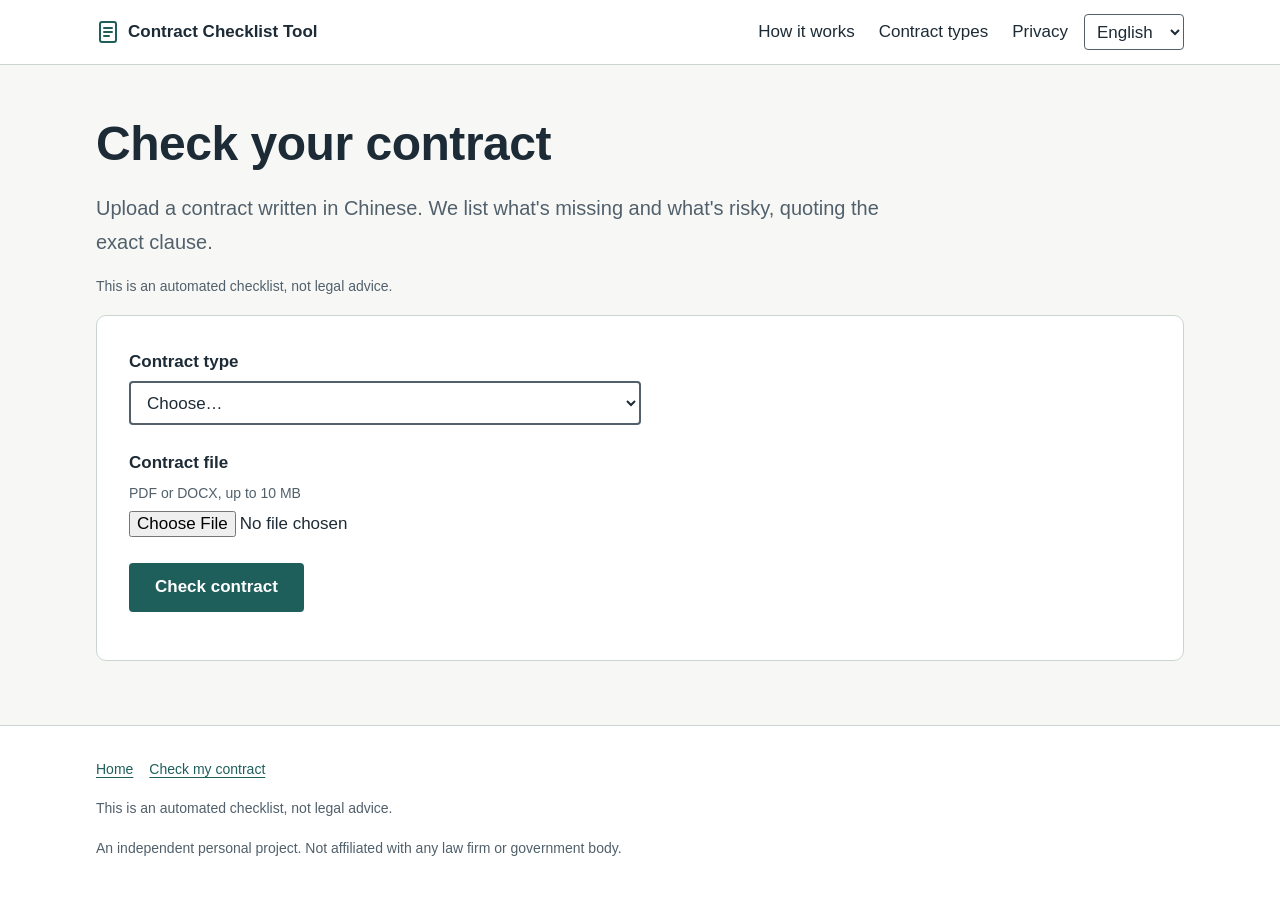
==== static/check.html @ 8cdb7336 "Add homepage, shared design system, phone cards and Save as PDF" ====
<!DOCTYPE html>
<html lang="en">
<head>
  <meta charset="UTF-8">
  <meta name="viewport" content="width=device-width, initial-scale=1">
  <title>Check your contract</title>
  <link rel="stylesheet" href="/static/style.css">
</head>
<body data-title-key="check.title">
  <a class="skip-link" href="#main" data-i18n="nav.skip">Skip to main content</a>

  <header class="site-header">
    <div class="container">
      <a class="brand" href="/">
        <svg class="brand-mark" viewBox="0 0 24 24" aria-hidden="true">
          <rect x="4" y="2" width="16" height="20" rx="2" fill="none" stroke="currentColor" stroke-width="2"/>
          <path d="M8 8h8M8 12h8M8 16h5" stroke="currentColor" stroke-width="2" stroke-linecap="round"/>
        </svg>
        <span data-i18n="page.title">Contract Checklist Tool</span>
      </a>
      <nav class="site-nav" aria-label="Main">
        <a href="/#how" data-i18n="nav.how">How it works</a>
        <a href="/#types" data-i18n="nav.types">Contract types</a>
        <a href="/#privacy" data-i18n="nav.privacy">Privacy</a>
      </nav>
      <div class="language-select">
        <label for="ui-language" class="visually-hidden" data-i18n="language.label">Language</label>
        <select id="ui-language">
          <option value="en">English</option>
          <option value="es">Español</option>
          <option value="zh">中文</option>
        </select>
      </div>
    </div>
  </header>

  <main id="main" class="page">
    <div class="container">
      <h1 data-i18n="check.title">Check your contract</h1>
      <p class="lead" data-i18n="check.lead">Upload a contract written in Chinese. We list what's missing and what's risky, quoting the exact clause.</p>
      <p class="disclaimer" data-i18n="disclaimer">This is an automated checklist, not legal advice.</p>

      <div id="error" class="error-summary" role="alert" tabindex="-1" hidden>
        <h2 data-i18n="error.summary_title">There is a problem</h2>
        <p id="error-message"></p>
      </div>

      <form id="upload-form" class="upload panel">
        <div class="field">
          <label for="contract-type" data-i18n="upload.contract_type">Contract type</label>
          <select id="contract-type" name="contract_type" required>
            <option value="" data-i18n="upload.choose">Choose…</option>
            <option value="employment" data-i18n="type.employment">Employment contract</option>
            <option value="lease" data-i18n="type.lease">Apartment lease</option>
            <option value="business" data-i18n="type.business">Business agreement</option>
          </select>
        </div>

        <div class="field">
          <label for="file" data-i18n="upload.file">Contract file</label>
          <p id="file-hint" class="hint" data-i18n="upload.file_hint">PDF or DOCX, up to 10 MB</p>
          <input id="file" name="file" type="file" accept=".pdf,.docx" aria-describedby="file-hint" required>
        </div>

        <button class="button" type="submit" data-i18n="upload.submit">Check contract</button>
        <p id="status" class="status" role="status"></p>
      </form>

      <section id="results" class="results" hidden>
        <p id="print-meta" class="print-only"></p>
        <div class="results-header">
          <h2 data-i18n="results.title">Results</h2>
          <button type="button" id="print-button" class="button button-secondary no-print" data-i18n="results.print">Save as PDF</button>
        </div>
        <p class="disclaimer" data-i18n="disclaimer">This is an automated checklist, not legal advice.</p>
        <p id="summary"></p>
        <p id="results-language-note" class="notice" hidden></p>
        <button type="button" id="recheck" class="button button-secondary no-print" hidden></button>
        <p id="reupload-note" class="notice no-print" hidden></p>

        <label class="toggle no-print">
          <input id="explain-toggle" type="checkbox">
          <span data-i18n="results.explain">Explain it to me</span>
        </label>

        <div class="table-wrapper">
          <table id="results-table" class="findings">
            <thead>
              <tr>
                <th scope="col" data-i18n="table.item">Checklist item</th>
                <th scope="col" data-i18n="table.found">Found?</th>
                <th scope="col" data-i18n="table.risk">Risk</th>
                <th scope="col" data-i18n="table.explanation">Short explanation</th>
                <th scope="col" data-i18n="table.quote">Source quote</th>
                <th scope="col" class="plain-column" data-i18n="table.plain">In plain words</th>
              </tr>
            </thead>
            <tbody id="results-body"></tbody>
          </table>
        </div>

        <section id="contact" class="contact panel">
          <h3 data-i18n="contact.title">Get help from a lawyer</h3>
          <p id="contact-highlight" class="contact-highlight" data-i18n="contact.highlight" hidden>This contract has high-risk items. A lawyer can review them with you.</p>
          <form id="contact-form">
            <div class="field">
              <label for="contact-name" data-i18n="contact.name">Name</label>
              <input id="contact-name" maxlength="100" required>
            </div>
            <div class="field">
              <label for="contact-email" data-i18n="contact.email">Email</label>
              <input id="contact-email" type="email" maxlength="254" required>
            </div>
            <div class="field">
              <label for="contact-description" data-i18n="contact.description">Short description</label>
              <textarea id="contact-description" maxlength="1000" rows="4" required></textarea>
            </div>

            <div class="hp" aria-hidden="true">
              <label for="contact-website">Website</label>
              <input id="contact-website" tabindex="-1" autocomplete="off">
            </div>

            <label class="checkbox">
              <input id="contact-summary" type="checkbox">
              <span data-i18n="contact.summary_option">Include my checklist summary (item names, status and risk only, never contract text)</span>
            </label>
            <label class="checkbox">
              <input id="contact-consent" type="checkbox" required>
              <span data-i18n="contact.consent">I agree that my name, email and message are sent to a lawyer so they can contact me. My contract is not sent.</span>
            </label>

            <button class="button" type="submit" data-i18n="contact.send">Send</button>
          </form>
          <p id="contact-status" class="status" role="status"></p>
          <p id="contact-error" class="error-text" role="alert" hidden></p>
        </section>
      </section>
    </div>
  </main>

  <footer class="site-footer">
    <div class="container">
      <nav aria-label="Footer">
        <a href="/" data-i18n="footer.home">Home</a>
        <a href="/check" data-i18n="nav.check">Check my contract</a>
      </nav>
      <p data-i18n="disclaimer">This is an automated checklist, not legal advice.</p>
      <p data-i18n="footer.independent">An independent personal project. Not affiliated with any law firm or government body.</p>
    </div>
  </footer>

  <script src="/static/i18n.js"></script>
  <script src="/static/check.js"></script>
</body>
</html>
---- static/style.css ----
/* ---------- Design tokens ---------- */
:root {
  /* Colour */
  --paper: #f7f8f6;
  --surface: #ffffff;
  --mist: #e4ebe9;
  --line: #cbd5d3;
  --ink: #1d2b36;
  --ink-muted: #51606b;
  --qing: #1f5f5b;
  --qing-dark: #164744;
  --qing-tint: #e2efed;
  --seal: #a8231c;
  --seal-tint: #fbecea;
  --amber: #8a5a00;
  --amber-tint: #fbf2df;

  /* Type */
  --font: "PingFang SC", "Microsoft YaHei", "Noto Sans SC", sans-serif;
  --text-sm: 0.875rem;
  --text-base: 1.0625rem;
  --text-lg: 1.25rem;
  --text-xl: 1.75rem;
  --text-2xl: clamp(2rem, 1.4rem + 3vw, 3rem);
  --leading: 1.7;
  --leading-tight: 1.3;

  /* Space */
  --space-1: 0.25rem;
  --space-2: 0.5rem;
  --space-3: 0.75rem;
  --space-4: 1rem;
  --space-6: 1.5rem;
  --space-8: 2rem;
  --space-12: 3rem;
  --space-16: 4rem;

  /* Shape and layout */
  --radius-sm: 4px;
  --radius-md: 10px;
  --measure: 72ch;
  --page-width: 72rem;
  --focus-ring: 0 0 0 3px var(--surface), 0 0 0 6px var(--qing);
}

/* ---------- Base ---------- */
*,
*::before,
*::after {
  box-sizing: border-box;
}

[hidden] {
  display: none !important;
}

body {
  margin: 0;
  font-family: var(--font);
  font-size: var(--text-base);
  line-height: var(--leading);
  color: var(--ink);
  background: var(--paper);
}

h1,
h2,
h3 {
  margin: 0 0 var(--space-4);
  line-height: var(--leading-tight);
  font-weight: 700;
}

h1 {
  font-size: var(--text-2xl);
  letter-spacing: -0.01em;
}

h2 {
  font-size: var(--text-xl);
}

h3 {
  font-size: var(--text-lg);
}

p {
  margin: 0 0 var(--space-4);
  max-width: var(--measure);
}

a {
  color: var(--qing);
  text-underline-offset: 0.2em;
}

a:hover {
  color: var(--qing-dark);
}

:focus-visible {
  outline: none;
  box-shadow: var(--focus-ring);
  border-radius: var(--radius-sm);
}

.visually-hidden {
  position: absolute;
  width: 1px;
  height: 1px;
  overflow: hidden;
  clip: rect(0 0 0 0);
  white-space: nowrap;
}

.skip-link {
  position: absolute;
  left: -10000px;
}

.skip-link:focus {
  left: var(--space-4);
  top: var(--space-4);
  z-index: 10;
  padding: var(--space-2) var(--space-4);
  background: var(--surface);
}

.container {
  max-width: var(--page-width);
  margin: 0 auto;
  padding: 0 var(--space-4);
}

@media (min-width: 720px) {
  .container {
    padding: 0 var(--space-8);
  }
}

.page {
  padding: var(--space-12) 0 var(--space-16);
}

.lead {
  font-size: var(--text-lg);
  color: var(--ink-muted);
}

.disclaimer,
.notice,
.status,
.hint {
  color: var(--ink-muted);
}

.disclaimer,
.hint {
  font-size: var(--text-sm);
}

.panel {
  padding: var(--space-6);
  background: var(--surface);
  border: 1px solid var(--line);
  border-radius: var(--radius-md);
}

@media (min-width: 720px) {
  .panel {
    padding: var(--space-8);
  }
}

/* ---------- Header and footer ---------- */
.site-header {
  background: var(--surface);
  border-bottom: 1px solid var(--line);
}

.site-header .container {
  display: flex;
  align-items: center;
  gap: var(--space-4);
  min-height: 4rem;
}

.brand {
  display: flex;
  align-items: center;
  gap: var(--space-2);
  margin-right: auto;
  font-weight: 700;
  color: var(--ink);
  text-decoration: none;
}

.brand-mark {
  width: 1.5rem;
  height: 1.5rem;
  color: var(--qing);
}

.site-nav {
  display: none;
  gap: var(--space-6);
}

.site-nav a {
  color: var(--ink);
  text-decoration: none;
}

.site-nav a:hover {
  color: var(--qing);
  text-decoration: underline;
}

@media (min-width: 860px) {
  .site-nav {
    display: flex;
  }
}

.site-footer {
  padding: var(--space-8) 0;
  font-size: var(--text-sm);
  color: var(--ink-muted);
  background: var(--surface);
  border-top: 1px solid var(--line);
}

.site-footer nav {
  display: flex;
  flex-wrap: wrap;
  gap: var(--space-4);
  margin-bottom: var(--space-4);
}

/* ---------- Buttons ---------- */
.button {
  display: inline-flex;
  align-items: center;
  justify-content: center;
  min-height: 2.75rem;
  padding: var(--space-2) var(--space-6);
  font: inherit;
  font-weight: 600;
  color: #fff;
  text-decoration: none;
  background: var(--qing);
  border: 2px solid var(--qing);
  border-radius: var(--radius-sm);
  cursor: pointer;
}

.button:hover {
  color: #fff;
  background: var(--qing-dark);
  border-color: var(--qing-dark);
}

.button-secondary {
  color: var(--qing);
  background: transparent;
}

.button-secondary:hover {
  color: var(--qing-dark);
  background: var(--qing-tint);
}

.button:disabled {
  opacity: 0.6;
  cursor: progress;
}

/* ---------- Forms ---------- */
.field {
  display: grid;
  gap: var(--space-1);
  max-width: 32rem;
  margin-bottom: var(--space-6);
}

.field label {
  font-weight: 600;
}

.hint {
  margin: 0;
}

select,
textarea,
input:not([type]),
input[type="email"] {
  width: 100%;
  min-height: 2.75rem;
  padding: var(--space-2) var(--space-3);
  font: inherit;
  color: var(--ink);
  background: var(--surface);
  border: 2px solid var(--ink-muted);
  border-radius: var(--radius-sm);
}

input[type="file"] {
  font: inherit;
}

.checkbox,
.toggle {
  display: flex;
  align-items: flex-start;
  gap: var(--space-3);
  max-width: var(--measure);
  margin-bottom: var(--space-4);
}

.checkbox input,
.toggle input {
  flex: none;
  width: 1.25rem;
  height: 1.25rem;
  margin-top: 0.3rem;
  accent-color: var(--qing);
}

.language-select select {
  width: auto;
  min-height: 2.25rem;
  padding: var(--space-1) var(--space-2);
  border-width: 1px;
}

.error-summary {
  margin-bottom: var(--space-6);
  padding: var(--space-4) var(--space-6);
  background: var(--surface);
  border: 3px solid var(--seal);
  border-radius: var(--radius-sm);
}

.error-summary h2 {
  margin-bottom: var(--space-2);
  font-size: var(--text-lg);
}

.error-summary p,
.error-text {
  margin: 0;
  font-weight: 600;
  color: var(--seal);
}

.hp {
  position: absolute;
  left: -10000px;
  width: 1px;
  height: 1px;
  overflow: hidden;
}

/* ---------- Results ---------- */
.results {
  margin-top: var(--space-12);
}

.results-header {
  display: flex;
  flex-wrap: wrap;
  align-items: center;
  justify-content: space-between;
  gap: var(--space-4);
}

.table-wrapper {
  overflow-x: auto;
}

.findings {
  width: 100%;
  border-collapse: collapse;
  background: var(--surface);
}

.findings th,
.findings td {
  padding: var(--space-3) var(--space-4);
  text-align: left;
  vertical-align: top;
  border-bottom: 1px solid var(--line);
}

.findings thead th {
  font-size: var(--text-sm);
  font-weight: 600;
  color: var(--ink-muted);
  border-bottom: 2px solid var(--ink);
}

.findings .item {
  font-weight: 600;
}

.findings .plain-column {
  display: none;
}

.findings.show-plain .plain-column {
  display: table-cell;
}

.risk {
  display: inline-block;
  padding: 0 var(--space-2);
  font-size: var(--text-sm);
  font-weight: 600;
  white-space: nowrap;
  border-radius: var(--radius-sm);
}

.risk-high {
  color: var(--seal);
  background: var(--seal-tint);
}

.risk-medium {
  color: var(--amber);
  background: var(--amber-tint);
}

.risk-low {
  color: var(--ink-muted);
  background: var(--mist);
}

.quote {
  margin: 0 0 var(--space-3);
  padding-left: var(--space-3);
  border-left: 3px solid var(--qing);
}

.quote figcaption {
  font-size: var(--text-sm);
  color: var(--ink-muted);
}

.quote blockquote {
  margin: 0;
}

/* One card per finding on phones */
@media screen and (max-width: 719px) {
  .findings,
  .findings tbody,
  .findings tr,
  .findings td {
    display: block;
  }

  .findings {
    background: transparent;
  }

  .findings thead {
    position: absolute;
    left: -10000px;
  }

  .findings tr {
    margin-bottom: var(--space-4);
    padding: var(--space-4);
    background: var(--surface);
    border: 1px solid var(--line);
    border-radius: var(--radius-md);
  }

  .findings tr.row-high {
    border-left: 5px solid var(--seal);
  }

  .findings td {
    padding: var(--space-1) 0;
    border: 0;
  }

  .findings td.item {
    font-size: var(--text-lg);
  }

  .findings td[data-label]::before {
    content: attr(data-label);
    display: block;
    font-size: var(--text-sm);
    color: var(--ink-muted);
  }

  .findings.show-plain .plain-column {
    display: block;
  }
}

/* ---------- Contact ---------- */
.contact {
  margin-top: var(--space-12);
}

.contact.highlight {
  border-color: var(--seal);
  border-left-width: 6px;
}

.contact-highlight {
  font-weight: 600;
  color: var(--seal);
}

/* ---------- Print ("Save as PDF") ---------- */
.print-only {
  display: none;
}

@page {
  margin: 15mm;
}

@media print {
  body {
    font-size: 11pt;
    background: #fff;
  }

  .site-header,
  .site-footer nav,
  .upload,
  .contact,
  .no-print,
  .status {
    display: none !important;
  }

  .print-only {
    display: block;
  }

  .container {
    max-width: none;
    padding: 0;
  }

  .page,
  .results {
    margin: 0;
    padding: 0;
  }

  .findings tr {
    break-inside: avoid;
  }

  .risk {
    -webkit-print-color-adjust: exact;
    print-color-adjust: exact;
  }

  a {
    color: inherit;
    text-decoration: none;
  }
}

/* ---------- Homepage ---------- */
.header-cta {
  display: none;
}

@media (min-width: 560px) {
  .header-cta {
    display: inline-flex;
  }
}

.hero {
  display: grid;
  gap: var(--space-8);
  padding: var(--space-12) 0;
}

@media (min-width: 900px) {
  .hero {
    grid-template-columns: 1.1fr 1fr;
    align-items: center;
    padding: var(--space-16) 0;
  }
}

.hero-note {
  margin-top: var(--space-3);
  font-size: var(--text-sm);
  color: var(--ink-muted);
}

.demo {
  margin: 0;
  padding: var(--space-6);
  background: var(--surface);
  border: 1px solid var(--line);
  border-radius: var(--radius-md);
}

.demo-caption,
.demo-label {
  margin-bottom: var(--space-2);
  font-size: var(--text-sm);
  color: var(--ink-muted);
}

.demo-clause {
  margin: 0 0 var(--space-4);
  padding: var(--space-4);
  font-size: var(--text-lg);
  line-height: 1.9;
  background: var(--paper);
  border-radius: var(--radius-sm);
}

.demo-clause mark {
  padding: 0 0.1em;
  color: var(--ink);
  background: var(--seal-tint);
  box-shadow: inset 0 -2px 0 var(--seal);
}

.demo-result {
  padding-left: var(--space-4);
  border-left: 5px solid var(--seal);
}

.demo-result h3 {
  display: flex;
  flex-wrap: wrap;
  align-items: center;
  gap: var(--space-2);
  margin-bottom: var(--space-2);
}

.demo-result p {
  margin: 0;
}

.section {
  padding: var(--space-12) 0;
  border-top: 1px solid var(--line);
}

.section[id] {
  scroll-margin-top: var(--space-4);
}

.steps {
  display: grid;
  gap: var(--space-4);
  margin: 0;
  padding: 0;
  list-style: none;
  counter-reset: step;
}

.steps li {
  counter-increment: step;
}

.steps li::before {
  content: counter(step);
  display: flex;
  align-items: center;
  justify-content: center;
  width: 2.25rem;
  height: 2.25rem;
  margin-bottom: var(--space-3);
  font-weight: 700;
  color: var(--qing);
  border: 2px solid var(--qing);
  border-radius: 50%;
}

.steps p,
.type-card p {
  margin-bottom: 0;
}

.type-cards {
  display: grid;
  gap: var(--space-4);
}

@media (min-width: 720px) {
  .steps,
  .type-cards {
    grid-template-columns: repeat(3, 1fr);
  }
}

.type-card {
  display: flex;
  flex-direction: column;
  gap: var(--space-3);
}

.type-card p {
  flex: 1;
}

.facts {
  display: grid;
  gap: var(--space-3);
  max-width: var(--measure);
  margin: 0;
  padding: 0;
  list-style: none;
}

.facts li {
  position: relative;
  padding-left: var(--space-6);
}

.facts li::before {
  content: "";
  position: absolute;
  left: 0;
  top: 0.65em;
  width: 0.6rem;
  height: 0.6rem;
  background: var(--qing);
  border-radius: 50%;
}
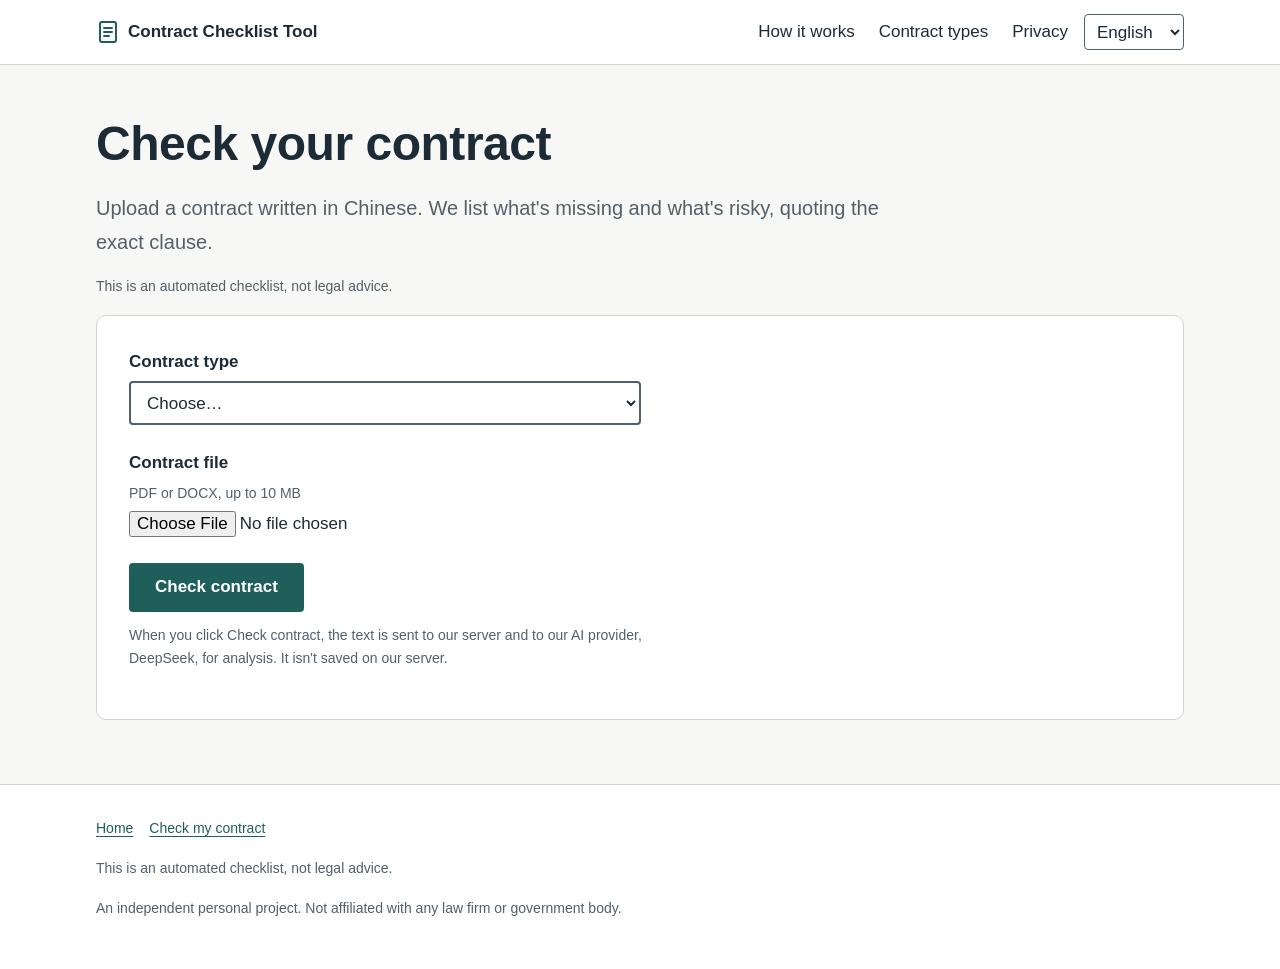
==== commit e208012f: "Clarify privacy wording, add verdict block, keep uploads in memory" ====
--- a/static/check.html
+++ b/static/check.html
@@ -62,21 +62,36 @@
           <input id="file" name="file" type="file" accept=".pdf,.docx" aria-describedby="file-hint" required>
         </div>
 
+                <label id="upload-consent-field" class="checkbox" hidden>
+          <input id="upload-consent" type="checkbox">
+          <span data-i18n="upload.consent">I understand that my contract text is sent to your server and to DeepSeek for analysis.</span>
+        </label>
+
         <button class="button" type="submit" data-i18n="upload.submit">Check contract</button>
+        <p class="hint upload-notice" data-i18n="upload.notice">When you click Check contract, the text is sent to our server and to our AI provider, DeepSeek, for analysis. It isn't saved on our server.</p>
         <p id="status" class="status" role="status"></p>
       </form>
 
       <section id="results" class="results" hidden>
         <p id="print-meta" class="print-only"></p>
         <div class="results-header">
+                    
+        <div id="verdict" class="verdict" role="status">
+          <p id="verdict-text"></p>
+          <a id="verdict-link" href="#contact" data-i18n="verdict.high_link" hidden>Contact a lawyer</a>
+        </div>
           <h2 data-i18n="results.title">Results</h2>
           <button type="button" id="print-button" class="button button-secondary no-print" data-i18n="results.print">Save as PDF</button>
         </div>
         <p class="disclaimer" data-i18n="disclaimer">This is an automated checklist, not legal advice.</p>
         <p id="summary"></p>
-        <p id="results-language-note" class="notice" hidden></p>
-        <button type="button" id="recheck" class="button button-secondary no-print" hidden></button>
-        <p id="reupload-note" class="notice no-print" hidden></p>
+                <div id="results-language-note" class="language-note no-print" hidden>
+          <p>
+            <span id="results-language-text"></span>
+            <button type="button" id="recheck" class="button button-secondary" aria-describedby="file-gone-note"></button>
+          </p>
+          <p id="file-gone-note" class="notice" hidden></p>
+        </div>
 
         <label class="toggle no-print">
           <input id="explain-toggle" type="checkbox">
--- a/static/style.css
+++ b/static/style.css
@@ -736,4 +736,54 @@
   height: 0.6rem;
   background: var(--qing);
   border-radius: 50%;
+}
+
+/* ---------- Verdict and language note ---------- */
+.verdict {
+  margin: 0 0 var(--space-6);
+  padding: var(--space-4) var(--space-6);
+  background: var(--surface);
+  border: 1px solid var(--line);
+  border-left: 6px solid var(--ink-muted);
+  border-radius: var(--radius-sm);
+  -webkit-print-color-adjust: exact;
+  print-color-adjust: exact;
+}
+
+.verdict p {
+  margin: 0;
+  font-size: var(--text-lg);
+  font-weight: 600;
+}
+
+.verdict a {
+  display: inline-block;
+  margin-top: var(--space-2);
+  font-weight: 600;
+}
+
+.verdict-high {
+  background: var(--seal-tint);
+  border-left-color: var(--seal);
+}
+
+.verdict-attention {
+  background: var(--amber-tint);
+  border-left-color: var(--amber);
+}
+
+.verdict-clear {
+  background: var(--qing-tint);
+  border-left-color: var(--qing);
+}
+
+.language-note p:first-child {
+  display: flex;
+  flex-wrap: wrap;
+  align-items: center;
+  gap: var(--space-3);
+}
+
+.upload-notice {
+  margin-top: var(--space-3);
 }
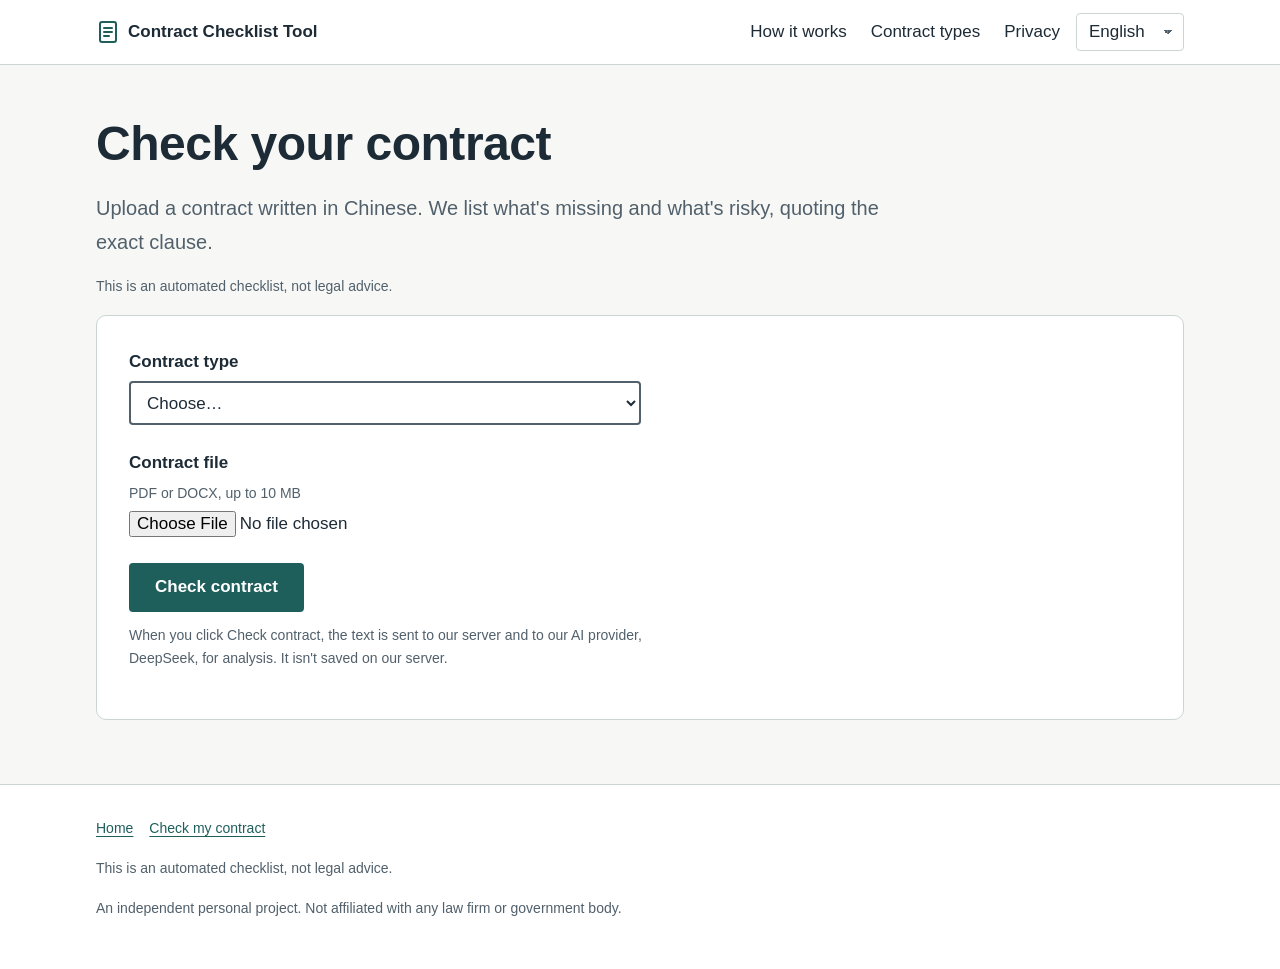
==== commit e7930061: "Sticky header, hero grid, subgrid cards and typography refinements" ====
--- a/static/check.html
+++ b/static/check.html
@@ -64,7 +64,7 @@
 
                 <label id="upload-consent-field" class="checkbox" hidden>
           <input id="upload-consent" type="checkbox">
-          <span data-i18n="upload.consent">I understand that my contract text is sent to your server and to DeepSeek for analysis.</span>
+<span data-i18n="upload.consent">I understand that my contract text is sent to this website's server and to DeepSeek for analysis.</span>
         </label>
 
         <button class="button" type="submit" data-i18n="upload.submit">Check contract</button>
@@ -76,12 +76,12 @@
         <p id="print-meta" class="print-only"></p>
         <div class="results-header">
                     
+          <h2 data-i18n="results.title">Results</h2>
+          <button type="button" id="print-button" class="button button-secondary no-print" data-i18n="results.print">Save as PDF</button>
+        </div>
         <div id="verdict" class="verdict" role="status">
           <p id="verdict-text"></p>
           <a id="verdict-link" href="#contact" data-i18n="verdict.high_link" hidden>Contact a lawyer</a>
-        </div>
-          <h2 data-i18n="results.title">Results</h2>
-          <button type="button" id="print-button" class="button button-secondary no-print" data-i18n="results.print">Save as PDF</button>
         </div>
         <p class="disclaimer" data-i18n="disclaimer">This is an automated checklist, not legal advice.</p>
         <p id="summary"></p>
@@ -165,6 +165,7 @@
     </div>
   </footer>
 
+    <script src="/static/header.js"></script>
   <script src="/static/i18n.js"></script>
   <script src="/static/check.js"></script>
 </body>
--- a/static/style.css
+++ b/static/style.css
@@ -41,6 +41,11 @@
   --measure: 72ch;
   --page-width: 72rem;
   --focus-ring: 0 0 0 3px var(--surface), 0 0 0 6px var(--qing);
+    --section-space: clamp(3rem, 2rem + 4vw, 5rem);
+  --header-height: 4rem;
+  --header-height-compact: 3.5rem;
+  --duration: 150ms;
+  --grid-line: rgba(31, 95, 91, 0.09);
 }
 
 /* ---------- Base ---------- */
@@ -84,6 +89,33 @@
   font-size: var(--text-lg);
 }
 
+h1,
+h2,
+h3 {
+  text-wrap: balance;
+}
+
+p,
+li {
+  text-wrap: pretty;
+}
+
+:lang(zh) h1,
+:lang(zh) h2,
+:lang(zh) h3 {
+  letter-spacing: 0;
+  line-height: 1.4;
+}
+
+body {
+  text-autospace: normal;
+  overflow-wrap: break-word;
+}
+
+[id] {
+  scroll-margin-top: calc(var(--header-height) + var(--space-4));
+}
+
 p {
   margin: 0 0 var(--space-4);
   max-width: var(--measure);
@@ -174,6 +206,9 @@
 
 /* ---------- Header and footer ---------- */
 .site-header {
+  position: sticky;
+  top: 0;
+  z-index: 20;
   background: var(--surface);
   border-bottom: 1px solid var(--line);
 }
@@ -182,7 +217,30 @@
   display: flex;
   align-items: center;
   gap: var(--space-4);
-  min-height: 4rem;
+  min-height: var(--header-height);
+}
+
+.site-header.is-scrolled {
+  box-shadow: 0 1px 8px rgba(29, 43, 54, 0.08);
+}
+
+.site-header.is-scrolled .container {
+  min-height: var(--header-height-compact);
+}
+
+.site-header:focus-within {
+  transform: none;
+}
+
+@media (max-width: 719px) {
+  .site-header.is-hidden {
+    transform: translateY(-100%);
+  }
+
+  .brand span {
+    font-size: var(--text-sm);
+    line-height: 1.3;
+  }
 }
 
 .brand {
@@ -281,6 +339,7 @@
   gap: var(--space-1);
   max-width: 32rem;
   margin-bottom: var(--space-6);
+  grid-template-columns: minmax(0, 1fr);
 }
 
 .field label {
@@ -306,6 +365,7 @@
 }
 
 input[type="file"] {
+  max-width: 100%;
   font: inherit;
 }
 
@@ -330,8 +390,16 @@
 .language-select select {
   width: auto;
   min-height: 2.25rem;
-  padding: var(--space-1) var(--space-2);
-  border-width: 1px;
+  padding: var(--space-1) 2rem var(--space-1) var(--space-3);
+  border: 1px solid var(--line);
+  -webkit-appearance: none;
+  appearance: none;
+  background-image:
+    linear-gradient(45deg, transparent 50%, var(--ink-muted) 50%),
+    linear-gradient(135deg, var(--ink-muted) 50%, transparent 50%);
+  background-position: right 0.95rem center, right 0.65rem center;
+  background-size: 0.3rem 0.3rem;
+  background-repeat: no-repeat;
 }
 
 .error-summary {
@@ -570,7 +638,6 @@
     text-decoration: none;
   }
 }
-
 /* ---------- Homepage ---------- */
 .header-cta {
   display: none;
@@ -582,21 +649,52 @@
   }
 }
 
+/* Hero: faint manuscript-paper grid (方格稿纸), homepage only */
+.hero-band {
+  position: relative;
+  isolation: isolate;
+}
+
+.hero-band::before {
+  content: "";
+  position: absolute;
+  inset: 0;
+  z-index: -1;
+  background-image:
+    linear-gradient(to right, var(--grid-line) 1px, transparent 1px),
+    linear-gradient(to bottom, var(--grid-line) 1px, transparent 1px);
+  background-size: 1.75rem 1.75rem;
+  -webkit-mask-image: linear-gradient(to bottom, transparent 35%, #000 100%);
+  mask-image: linear-gradient(to bottom, transparent 35%, #000 100%);
+}
+
+@media (min-width: 900px) {
+  .hero-band::before {
+    -webkit-mask-image: linear-gradient(to right, transparent 25%, #000 70%);
+    mask-image: linear-gradient(to right, transparent 25%, #000 70%);
+  }
+}
+
 .hero {
   display: grid;
   gap: var(--space-8);
-  padding: var(--space-12) 0;
+  padding: var(--space-12) 0 var(--section-space);
 }
 
 @media (min-width: 900px) {
   .hero {
-    grid-template-columns: 1.1fr 1fr;
-    align-items: center;
-    padding: var(--space-16) 0;
-  }
+    grid-template-columns: minmax(0, 1.1fr) minmax(0, 1fr);
+    align-items: start;
+    padding-top: var(--space-16);
+  }
+}
+
+.hero h1 {
+  margin-bottom: var(--space-6);
 }
 
 .hero-note {
+  max-width: 36rem;
   margin-top: var(--space-3);
   font-size: var(--text-sm);
   color: var(--ink-muted);
@@ -610,9 +708,8 @@
   border-radius: var(--radius-md);
 }
 
-.demo-caption,
-.demo-label {
-  margin-bottom: var(--space-2);
+.demo-caption {
+  margin-bottom: var(--space-3);
   font-size: var(--text-sm);
   color: var(--ink-muted);
 }
@@ -626,6 +723,14 @@
   border-radius: var(--radius-sm);
 }
 
+.demo-label {
+  display: block;
+  margin-bottom: var(--space-1);
+  font-size: var(--text-sm);
+  line-height: var(--leading);
+  color: var(--ink-muted);
+}
+
 .demo-clause mark {
   padding: 0 0.1em;
   color: var(--ink);
@@ -650,22 +755,56 @@
   margin: 0;
 }
 
+/* Section rhythm: spacing only, no hairline rules */
 .section {
-  padding: var(--space-12) 0;
+  padding-top: var(--section-space);
+}
+
+.section:last-of-type {
+  padding-bottom: var(--section-space);
+}
+
+.band {
+  margin-top: var(--section-space);
+  padding: var(--section-space) 0;
+  background: var(--surface);
   border-top: 1px solid var(--line);
-}
-
-.section[id] {
-  scroll-margin-top: var(--space-4);
-}
-
-.steps {
+  border-bottom: 1px solid var(--line);
+}
+
+/* Cards: stacked on phones, three columns on wider screens */
+.steps,
+.type-cards {
   display: grid;
   gap: var(--space-4);
   margin: 0;
   padding: 0;
   list-style: none;
+}
+
+@media (min-width: 720px) {
+  .steps,
+  .type-cards {
+    grid-template-columns: repeat(3, minmax(0, 1fr));
+  }
+}
+
+.steps {
   counter-reset: step;
+}
+
+.steps li,
+.type-card {
+  display: flex;
+  flex-direction: column;
+  gap: var(--space-3);
+}
+
+.steps h3,
+.steps p,
+.type-card h3,
+.type-card p {
+  margin: 0;
 }
 
 .steps li {
@@ -679,38 +818,27 @@
   justify-content: center;
   width: 2.25rem;
   height: 2.25rem;
-  margin-bottom: var(--space-3);
   font-weight: 700;
   color: var(--qing);
   border: 2px solid var(--qing);
   border-radius: 50%;
 }
 
-.steps p,
-.type-card p {
-  margin-bottom: 0;
-}
-
-.type-cards {
-  display: grid;
-  gap: var(--space-4);
-}
-
-@media (min-width: 720px) {
-  .steps,
-  .type-cards {
-    grid-template-columns: repeat(3, 1fr);
-  }
-}
-
-.type-card {
-  display: flex;
-  flex-direction: column;
-  gap: var(--space-3);
-}
-
-.type-card p {
-  flex: 1;
+/* Align titles, text and links across cards, in every language and at any zoom */
+@supports (grid-template-rows: subgrid) {
+  @media (min-width: 720px) {
+    .steps li,
+    .type-card {
+      display: grid;
+      grid-row: span 3;
+      grid-template-rows: subgrid;
+      align-content: start;
+    }
+
+    .type-card a {
+      align-self: end;
+    }
+  }
 }
 
 .facts {
@@ -737,6 +865,7 @@
   background: var(--qing);
   border-radius: 50%;
 }
+
 
 /* ---------- Verdict and language note ---------- */
 .verdict {
@@ -786,4 +915,23 @@
 
 .upload-notice {
   margin-top: var(--space-3);
+}
+
+/* ---------- Motion ---------- */
+@media (prefers-reduced-motion: no-preference) {
+  .site-header,
+  .site-header .container {
+    transition:
+      transform var(--duration) ease-out,
+      box-shadow var(--duration) ease-out,
+      min-height var(--duration) ease-out;
+  }
+
+  .button,
+  a {
+    transition:
+      color var(--duration) ease-out,
+      background-color var(--duration) ease-out,
+      border-color var(--duration) ease-out;
+  }
 }
